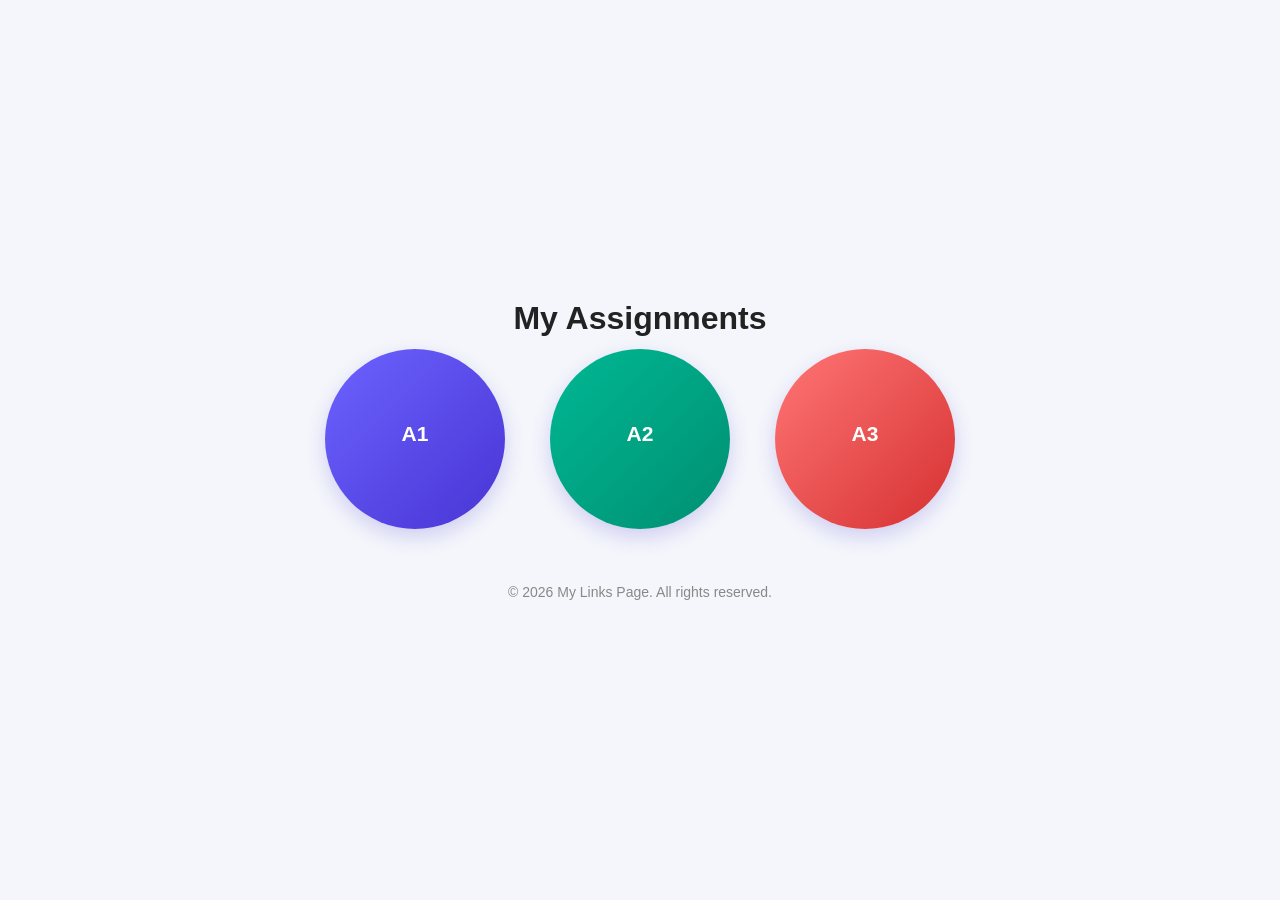
==== index.html @ db8509ca "Create index.html for links page with styles This file contains a simple HTML structure for a links " ====
<!DOCTYPE html>
<html lang="en">
<head>
    <meta charset="UTF-8">
    <meta name="viewport" content="width=device-width, initial-scale=1.0">
    <title>My Links Page</title>

    <style>
        * {
            margin: 0;
            padding: 0;
            box-sizing: border-box;
        }

        body {
            font-family: Arial, sans-serif;
            background: #f4f6fb;
            min-height: 100vh;
            display: flex;
            flex-direction: column;
            align-items: center;
            justify-content: center;
            padding: 30px;
        }

        h1 {
            color: #222;
            margin-bottom: 12px;
            text-align: center;
        }

        .subtitle {
            color: #666;
            margin-bottom: 45px;
            text-align: center;
        }

        .container {
            display: flex;
            justify-content: center;
            align-items: center;
            flex-wrap: wrap;
            gap: 45px;
        }

        .circle-link {
            width: 180px;
            height: 180px;
            border-radius: 50%;
            background: linear-gradient(135deg, #6c63ff, #4834d4);
            color: white;
            text-decoration: none;
            display: flex;
            flex-direction: column;
            align-items: center;
            justify-content: center;
            text-align: center;
            padding: 20px;
            box-shadow: 0 8px 20px rgba(72, 52, 212, 0.2);
            transition: 0.3s ease;
        }

        .circle-link:nth-child(2) {
            background: linear-gradient(135deg, #00b894, #008f72);
        }

        .circle-link:nth-child(3) {
            background: linear-gradient(135deg, #ff7675, #d63031);
        }

        .circle-link:hover {
            transform: translateY(-8px) scale(1.05);
            box-shadow: 0 14px 28px rgba(0, 0, 0, 0.2);
        }

        .circle-link h2 {
            font-size: 21px;
            margin-bottom: 10px;
        }

        .circle-link p {
            font-size: 13px;
            line-height: 1.5;
        }

        footer {
            margin-top: 55px;
            color: #888;
            font-size: 14px;
            text-align: center;
        }

        @media (max-width: 600px) {
            .container {
                gap: 25px;
            }

            .circle-link {
                width: 150px;
                height: 150px;
            }
        }
    </style>
</head>

<body>

    <h1>My Assignments</h1>

    <div class="container">

        <!-- Circle Button 1: Replace the URL below -->
        <a href="https://qurat-ulain123.github.io/web-development/A1/" class="circle-link"
           target="_blank" rel="noopener noreferrer">
            <h2>A1</h2>
         
        </a>

        <!-- Circle Button 2: Replace the URL below -->
        <a href="https://qurat-ulain123.github.io/web-development/A2/" class="circle-link"
           target="_blank" rel="noopener noreferrer">
            <h2>A2</h2>
          
        </a>

        <!-- Circle Button 3: Replace the URL below -->
        <a href="https://qurat-ulain123.github.io/web-development/A3/" class="circle-link"
           target="_blank" rel="noopener noreferrer">
            <h2>A3</h2>
          
        </a>

    </div>

    <footer>
        &copy; 2026 My Links Page. All rights reserved.
    </footer>

</body>
</html>
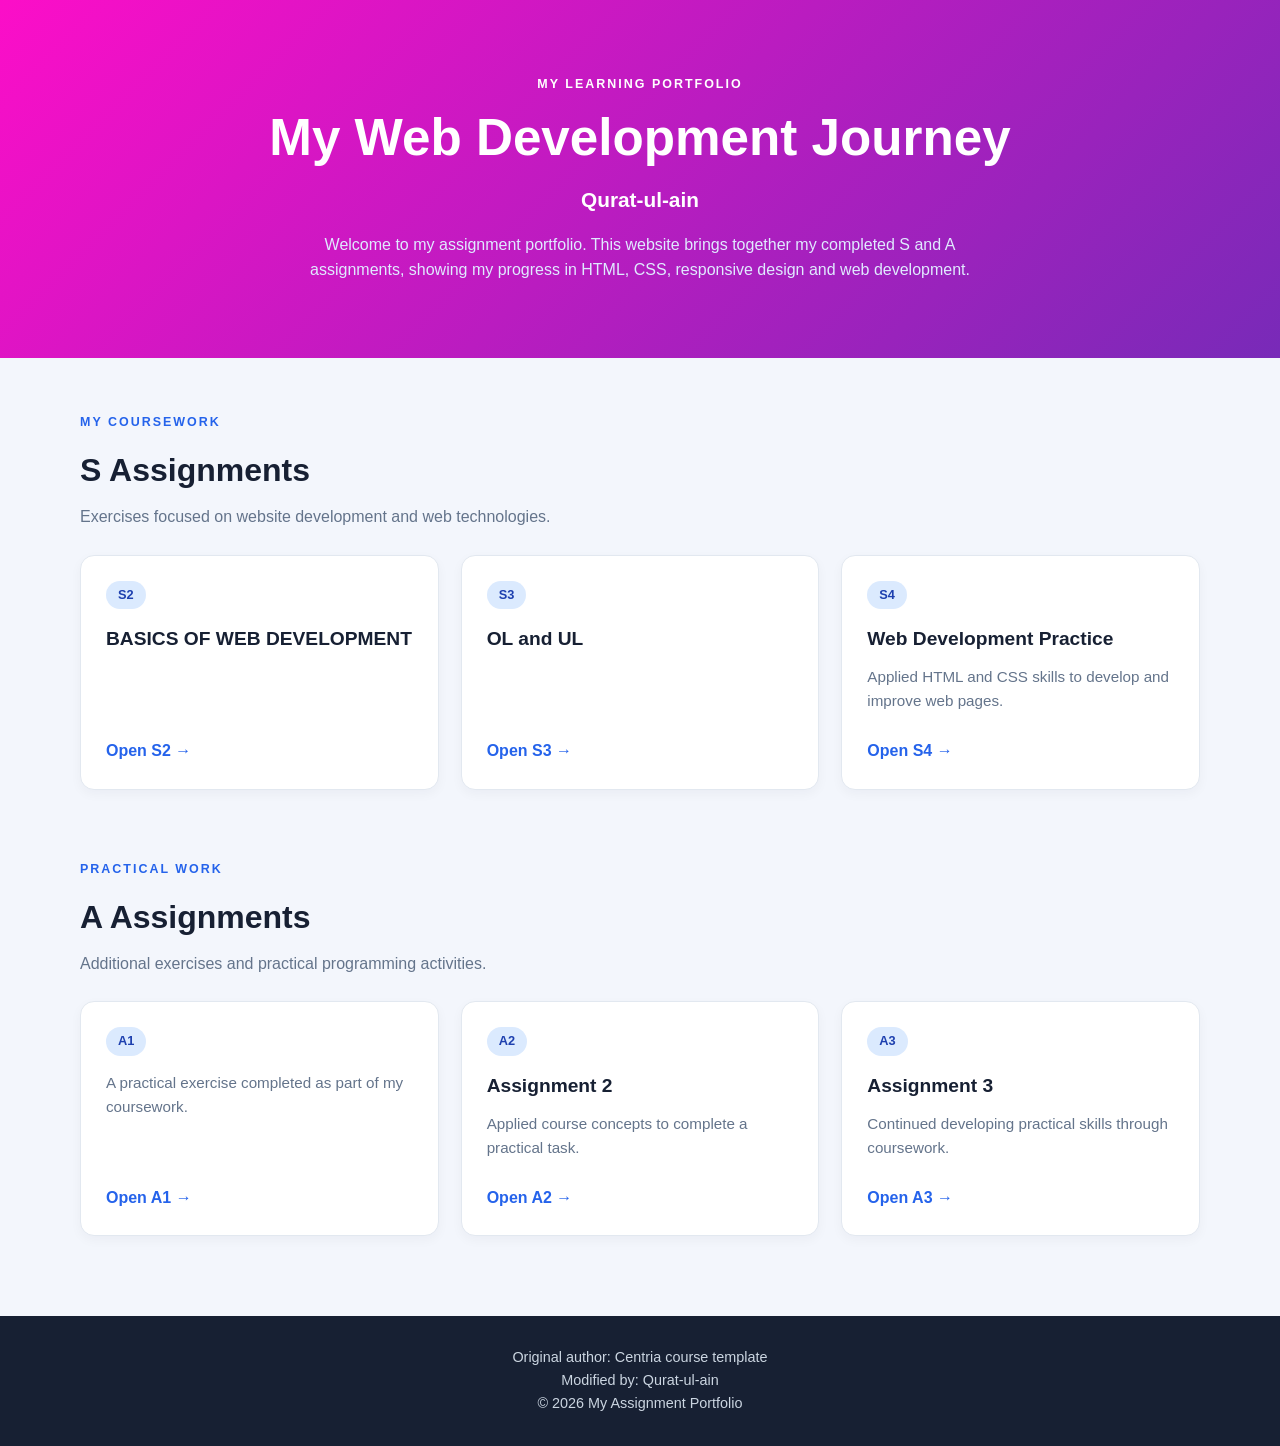
==== commit 0c4a35a5: "Revise index.html for assignments and layout Updated the title and modified the layout for assignmen" ====
--- a/index.html
+++ b/index.html
@@ -4,137 +4,295 @@
 <head>
     <meta charset="UTF-8">
     <meta name="viewport" content="width=device-width, initial-scale=1.0">
-    <title>My Links Page</title>
-
-    <style>
-        * {
-            margin: 0;
-            padding: 0;
-            box-sizing: border-box;
-        }
-
-        body {
-            font-family: Arial, sans-serif;
-            background: #f4f6fb;
-            min-height: 100vh;
-            display: flex;
-            flex-direction: column;
-            align-items: center;
-            justify-content: center;
-            padding: 30px;
-        }
-
-        h1 {
-            color: #222;
-            margin-bottom: 12px;
-            text-align: center;
-        }
-
-        .subtitle {
-            color: #666;
-            margin-bottom: 45px;
-            text-align: center;
-        }
-
-        .container {
-            display: flex;
-            justify-content: center;
-            align-items: center;
-            flex-wrap: wrap;
-            gap: 45px;
-        }
-
-        .circle-link {
-            width: 180px;
-            height: 180px;
-            border-radius: 50%;
-            background: linear-gradient(135deg, #6c63ff, #4834d4);
-            color: white;
-            text-decoration: none;
-            display: flex;
-            flex-direction: column;
-            align-items: center;
-            justify-content: center;
-            text-align: center;
-            padding: 20px;
-            box-shadow: 0 8px 20px rgba(72, 52, 212, 0.2);
-            transition: 0.3s ease;
-        }
-
-        .circle-link:nth-child(2) {
-            background: linear-gradient(135deg, #00b894, #008f72);
-        }
-
-        .circle-link:nth-child(3) {
-            background: linear-gradient(135deg, #ff7675, #d63031);
-        }
-
-        .circle-link:hover {
-            transform: translateY(-8px) scale(1.05);
-            box-shadow: 0 14px 28px rgba(0, 0, 0, 0.2);
-        }
-
-        .circle-link h2 {
-            font-size: 21px;
-            margin-bottom: 10px;
-        }
-
-        .circle-link p {
-            font-size: 13px;
-            line-height: 1.5;
-        }
-
-        footer {
-            margin-top: 55px;
-            color: #888;
-            font-size: 14px;
-            text-align: center;
-        }
-
-        @media (max-width: 600px) {
-            .container {
-                gap: 25px;
-            }
-
-            .circle-link {
-                width: 150px;
-                height: 150px;
-            }
-        }
-    </style>
-</head>
+
+    <title>My Assignments</title>
+
+    <link rel="icon" href="favicon.ico">
+</head> 
+
+<style>
+
+
+/* General page settings */
+* {
+    margin: 0;
+    padding: 0;
+    box-sizing: border-box;
+}
+
+:root {
+    --primary: #2563eb;
+    --primary-dark: #1e40af;
+    --background: #f3f6fc;
+    --card-background: #ffffff;
+    --text: #172033;
+    --muted: #64748b;
+    --border: #e2e8f0;
+}
+
+body {
+    font-family: Arial, Helvetica, sans-serif;
+    background: var(--background);
+    color: var(--text);
+    line-height: 1.6;
+}
+
+.container {
+    width: min(1120px, 90%);
+    margin: 0 auto;
+}
+
+/* Header */
+.hero {
+    background: linear-gradient(135deg, #fc0ec8, #782ab8);
+    color: white;
+    padding: 75px 0;
+    text-align: center;
+}
+
+.eyebrow {
+    font-size: 0.78rem;
+    font-weight: bold;
+    letter-spacing: 2px;
+    margin-bottom: 12px;
+}
+
+.hero h1 {
+    font-size: clamp(2rem, 5vw, 3.2rem);
+    line-height: 1.2;
+    margin-bottom: 15px;
+}
+
+.hero h2 {
+    font-size: 1.3rem;
+    margin-bottom: 15px;
+}
+
+.intro {
+    max-width: 680px;
+    margin: 0 auto;
+    color: #e0eaff;
+}
+
+
+.assignment-section {
+    padding: 55px 0 15px;
+}
+
+.section-heading {
+    margin-bottom: 25px;
+}
+
+.section-heading .eyebrow {
+    color: var(--primary);
+}
+
+.section-heading h2 {
+    font-size: 2rem;
+    margin-bottom: 8px;
+}
+
+.section-heading > p:last-child {
+    color: var(--muted);
+}
+
+/* Required CSS Grid layout */
+.card-grid {
+    display: grid;
+    grid-template-columns: repeat(3, minmax(0, 1fr));
+    gap: 22px;
+}
+
+/* Assignment cards */
+.assignment-card {
+    display: flex;
+    flex-direction: column;
+    align-items: flex-start;
+    background: var(--card-background);
+    border: 1px solid var(--border);
+    border-radius: 14px;
+    padding: 25px;
+    min-height: 235px;
+    box-shadow: 0 4px 12px rgba(15, 23, 42, 0.04);
+    transition: transform 0.2s, box-shadow 0.2s;
+}
+
+.assignment-card:hover {
+    transform: translateY(-4px);
+    box-shadow: 0 12px 25px rgba(15, 23, 42, 0.09);
+}
+
+.tag {
+    display: inline-block;
+    background: #dbeafe;
+    color: var(--primary-dark);
+    padding: 4px 12px;
+    border-radius: 20px;
+    font-size: 0.8rem;
+    font-weight: bold;
+    margin-bottom: 15px;
+}
+
+.assignment-card h3 {
+    font-size: 1.2rem;
+    margin-bottom: 10px;
+}
+
+.assignment-card p {
+    color: var(--muted);
+    font-size: 0.95rem;
+    margin-bottom: 20px;
+}
+
+.assignment-card a {
+    margin-top: auto;
+    color: var(--primary);
+    text-decoration: none;
+    font-weight: bold;
+}
+
+.assignment-card a:hover {
+    color: var(--primary-dark);
+    text-decoration: underline;
+}
+
+/* Footer */
+footer {
+    margin-top: 65px;
+    padding: 30px 0;
+    background: #172033;
+    color: #cbd5e1;
+    text-align: center;
+    font-size: 0.9rem;
+}
+
+/* Medium screens: two columns */
+@media (max-width: 900px) {
+    .card-grid {
+        grid-template-columns: repeat(2, minmax(0, 1fr));
+    }
+}
+
+/* Small screens: one column */
+@media (max-width: 600px) {
+    .hero {
+        padding: 50px 0;
+    }
+
+    .assignment-section {
+        padding-top: 40px;
+    }
+
+    .card-grid {
+        grid-template-columns: 1fr;
+    }
+
+    .assignment-card {
+        min-height: 210px;
+    }
+
+    .section-heading h2 {
+        font-size: 1.7rem;
+    }
+}
+
+
+</style>
 
 <body>
 
-    <h1>My Assignments</h1>
-
-    <div class="container">
-
-        <!-- Circle Button 1: Replace the URL below -->
-        <a href="https://qurat-ulain123.github.io/web-development/A1/" class="circle-link"
-           target="_blank" rel="noopener noreferrer">
-            <h2>A1</h2>
-         
-        </a>
-
-        <!-- Circle Button 2: Replace the URL below -->
-        <a href="https://qurat-ulain123.github.io/web-development/A2/" class="circle-link"
-           target="_blank" rel="noopener noreferrer">
-            <h2>A2</h2>
-          
-        </a>
-
-        <!-- Circle Button 3: Replace the URL below -->
-        <a href="https://qurat-ulain123.github.io/web-development/A3/" class="circle-link"
-           target="_blank" rel="noopener noreferrer">
-            <h2>A3</h2>
-          
-        </a>
-
-    </div>
+    <header class="hero">
+        <div class="container">
+            <p class="eyebrow">MY LEARNING PORTFOLIO</p>
+            <h1>My Web Development Journey</h1>
+            <h2>Qurat-ul-ain</h2>
+            <p class="intro">
+                Welcome to my assignment portfolio. This website brings
+                together my completed S and A assignments, showing my
+                progress in HTML, CSS, responsive design and web development.
+            </p>
+        </div>
+    </header>
+
+    <main class="container">
+
+        <!-- S assignments -->
+        <section class="assignment-section">
+            <div class="section-heading">
+                <p class="eyebrow">MY COURSEWORK</p>
+                <h2>S Assignments</h2>
+                <p>Exercises focused on website development and web technologies.</p>
+            </div>
+
+            <div class="card-grid">
+
+
+
+                <article class="assignment-card">
+                    <span class="tag">S2</span>
+                    <h3>BASICS OF WEB DEVELOPMENT</h3>
+
+                    <a href="https://qurat-ulain123.github.io/s2/">Open S2 &rarr;</a>
+                </article>
+
+                <article class="assignment-card">
+                    <span class="tag">S3</span>
+                    <h3>OL and UL</h3>
+                    <a href="https://qurat-ulain123.github.io/s3/">Open S3 &rarr;</a>
+                </article>
+
+                <article class="assignment-card">
+                    <span class="tag">S4</span>
+                    <h3>Web Development Practice</h3>
+                    <p>Applied HTML and CSS skills to develop and improve web pages.</p>
+                    <a href="https://qurat-ulain123.github.io/s4/">Open S4 &rarr;</a>
+                </article>
+
+               
+            </div>
+        </section>
+
+        <!-- A assignments -->
+        <section class="assignment-section">
+            <div class="section-heading">
+                <p class="eyebrow">PRACTICAL WORK</p>
+                <h2>A Assignments</h2>
+                <p>Additional exercises and practical programming activities.</p>
+            </div>
+
+            <div class="card-grid">
+
+                <article class="assignment-card">
+                    <span class="tag">A1</span>
+                    <p>A practical exercise completed as part of my coursework.</p>
+                    <a href="ahttps://qurat-ulain123.github.io/web-development/A1/">Open A1 &rarr;</a>
+                </article>
+
+                <article class="assignment-card">
+                    <span class="tag">A2</span>
+                    <h3>Assignment 2</h3>
+                    <p>Applied course concepts to complete a practical task.</p>
+                    <a href="https://qurat-ulain123.github.io/web-development/A2">Open A2 &rarr;</a>
+                </article>
+
+                <article class="assignment-card">
+                    <span class="tag">A3</span>
+                    <h3>Assignment 3</h3>
+                    <p>Continued developing practical skills through coursework.</p>
+                    <a href=https://qurat-ulain123.github.io/web-development/A3">Open A3 &rarr;</a>
+                </article>
+
+            </div>
+        </section>
+
+    </main>
 
     <footer>
-        &copy; 2026 My Links Page. All rights reserved.
+        <div class="container">
+            <p>Original author: Centria course template</p>
+            <p>Modified by: Qurat-ul-ain</p>
+            <p>&copy; 2026 My Assignment Portfolio</p>
+        </div>
     </footer>
 
 </body>
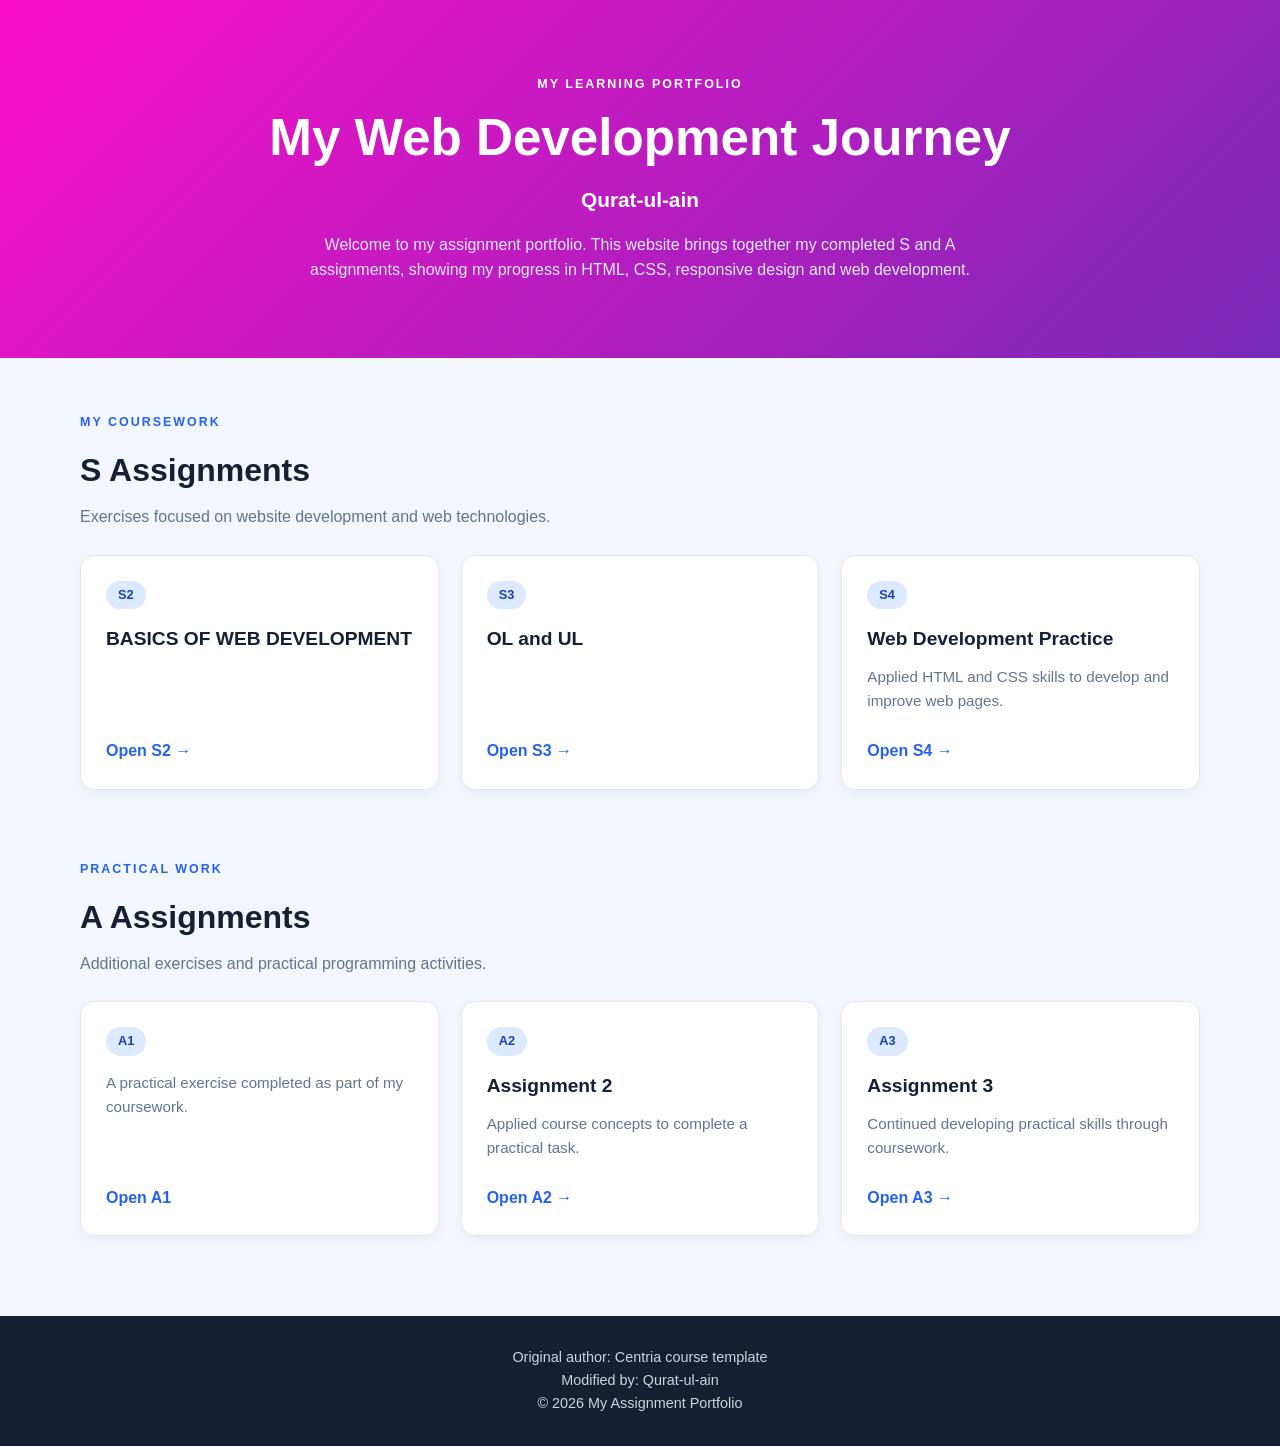
==== commit 1d91dc3b: "index" ====
--- a/index.html
+++ b/index.html
@@ -265,7 +265,7 @@
                 <article class="assignment-card">
                     <span class="tag">A1</span>
                     <p>A practical exercise completed as part of my coursework.</p>
-                    <a href="ahttps://qurat-ulain123.github.io/web-development/A1/">Open A1 &rarr;</a>
+                    <a href="https://qurat-ulain123.github.io/web-development/A1"> Open A1</a>
                 </article>
 
                 <article class="assignment-card">
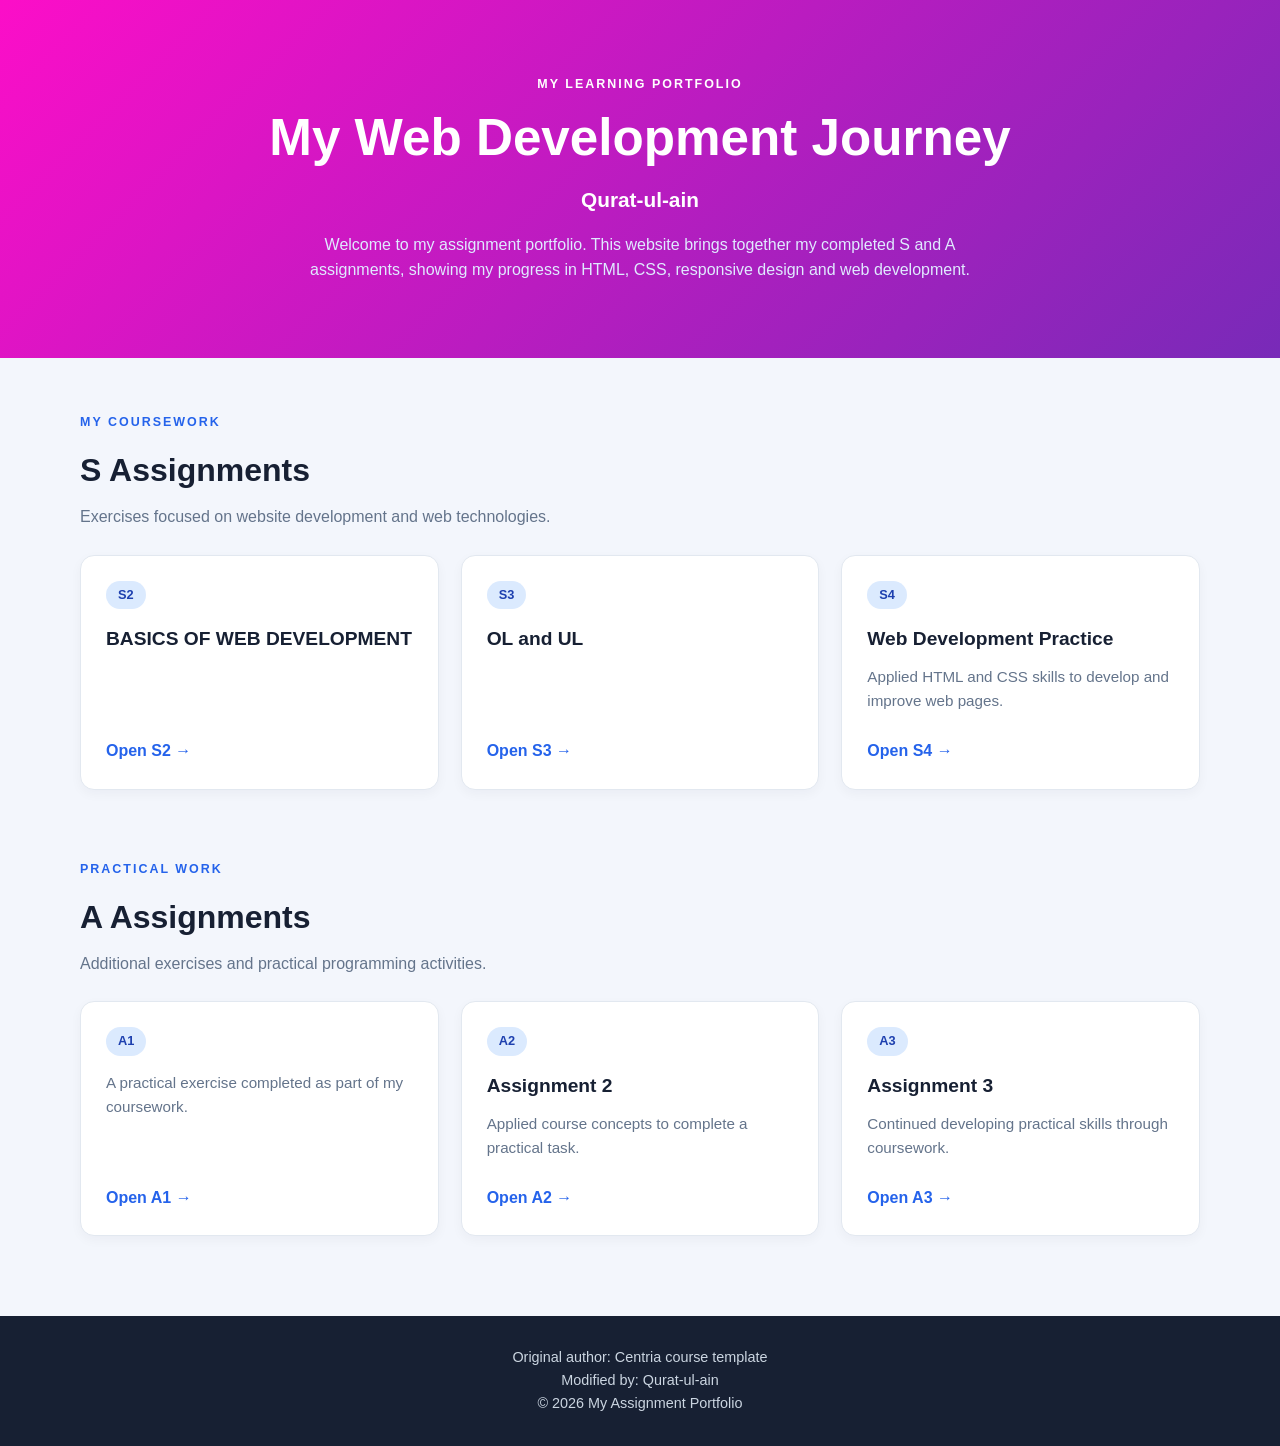
==== commit f4992930: "Fix links in assignment cards in index.html" ====
--- a/index.html
+++ b/index.html
@@ -265,7 +265,7 @@
                 <article class="assignment-card">
                     <span class="tag">A1</span>
                     <p>A practical exercise completed as part of my coursework.</p>
-                    <a href="https://qurat-ulain123.github.io/web-development/A1"> Open A1</a>
+                    <a href="https://qurat-ulain123.github.io/web-development/A1">Open A1 &rarr;</a>
                 </article>
 
                 <article class="assignment-card">
@@ -279,7 +279,7 @@
                     <span class="tag">A3</span>
                     <h3>Assignment 3</h3>
                     <p>Continued developing practical skills through coursework.</p>
-                    <a href=https://qurat-ulain123.github.io/web-development/A3">Open A3 &rarr;</a>
+                    <a href="https://qurat-ulain123.github.io/web-development/A3">Open A3 &rarr;</a>
                 </article>
 
             </div>
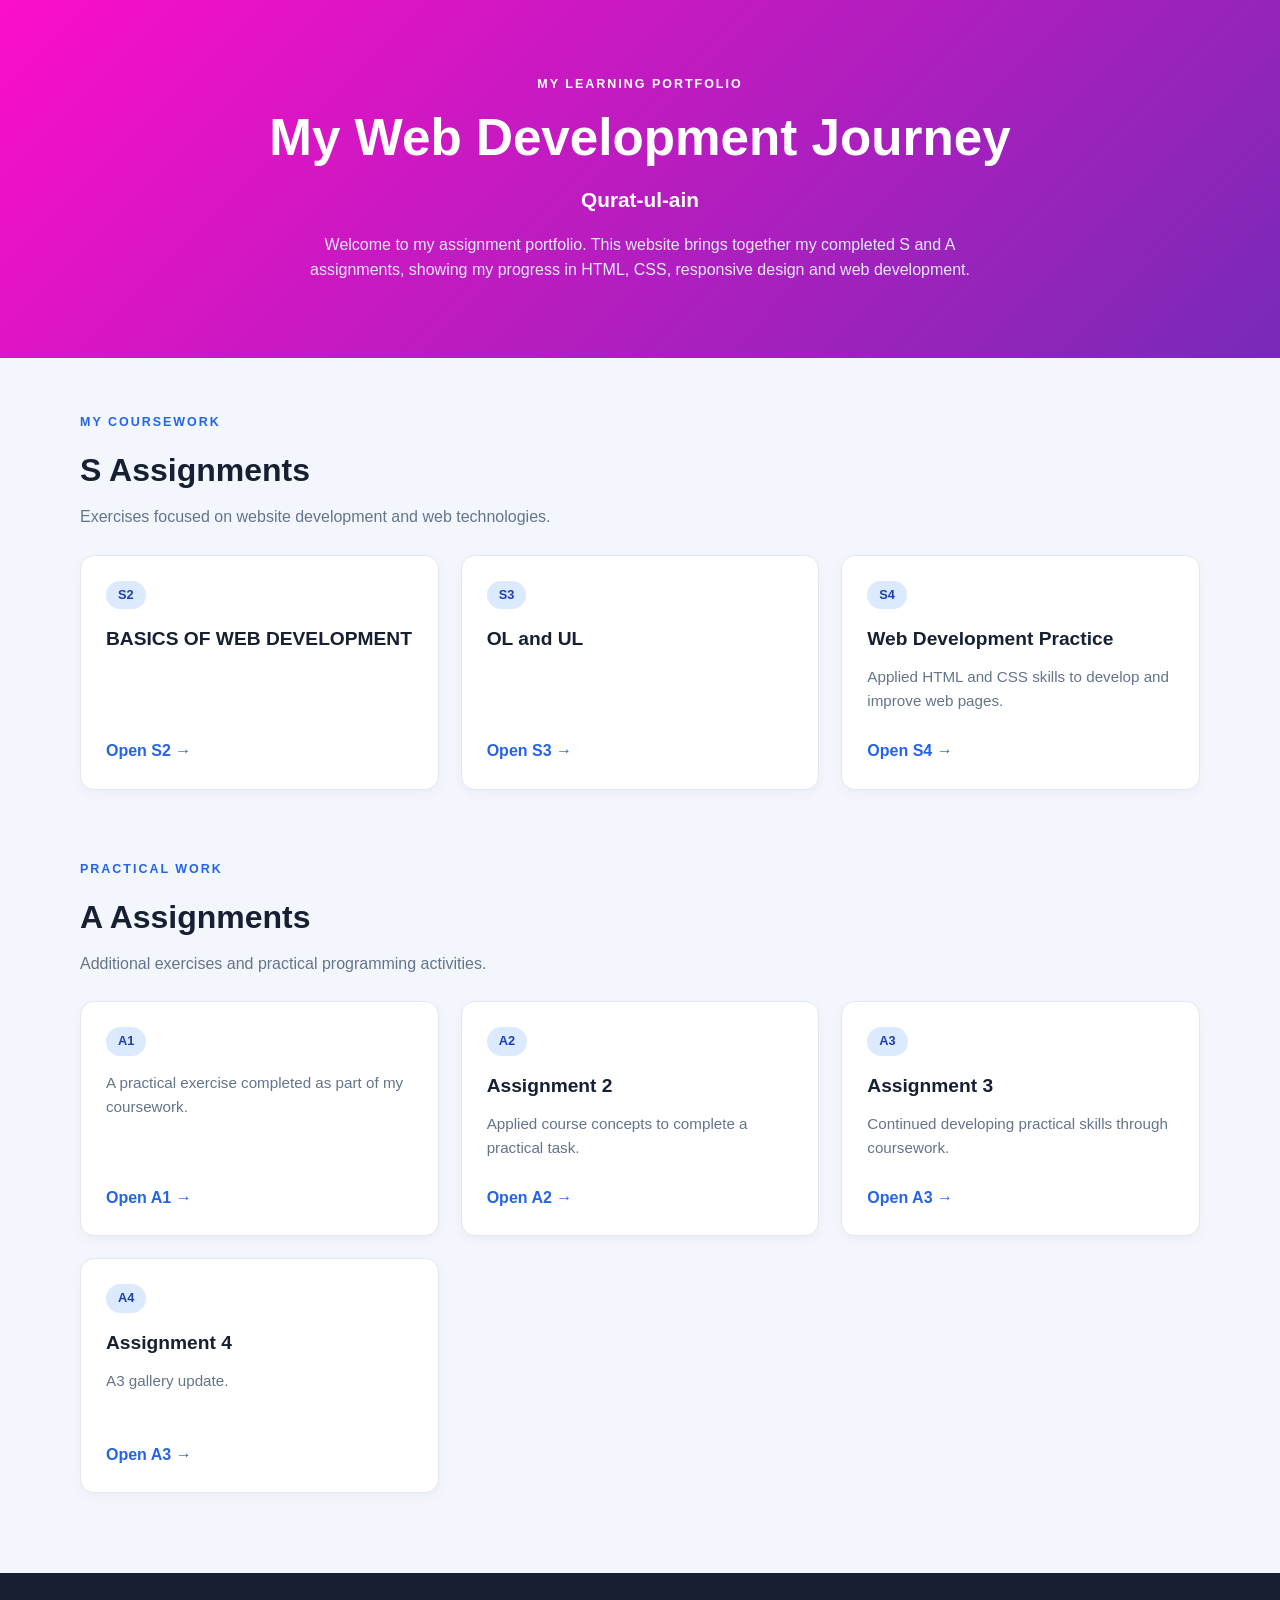
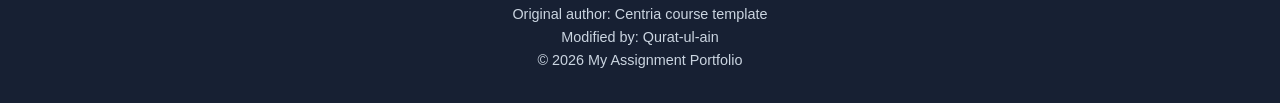
==== commit 58693ac3: "Add Assignment 4 section to index.html" ====
--- a/index.html
+++ b/index.html
@@ -265,7 +265,7 @@
                 <article class="assignment-card">
                     <span class="tag">A1</span>
                     <p>A practical exercise completed as part of my coursework.</p>
-                    <a href="https://qurat-ulain123.github.io/web-development/A1">Open A1 &rarr;</a>
+                    <a href="https://qurat-ulain123.github.io/web-development/A1/">Open A1 &rarr;</a>
                 </article>
 
                 <article class="assignment-card">
@@ -279,7 +279,13 @@
                     <span class="tag">A3</span>
                     <h3>Assignment 3</h3>
                     <p>Continued developing practical skills through coursework.</p>
-                    <a href="https://qurat-ulain123.github.io/web-development/A3">Open A3 &rarr;</a>
+                    <a href="https://qurat-ulain123.github.io/web-development/A3/">Open A3 &rarr;</a>
+                </article>
+                     <article class="assignment-card">
+                    <span class="tag">A4</span>
+                    <h3>Assignment 4</h3>
+                    <p>A3 gallery update.</p>
+                    <a href="https://qurat-ulain123.github.io/web-development/A4/">Open A3 &rarr;</a>
                 </article>
 
             </div>
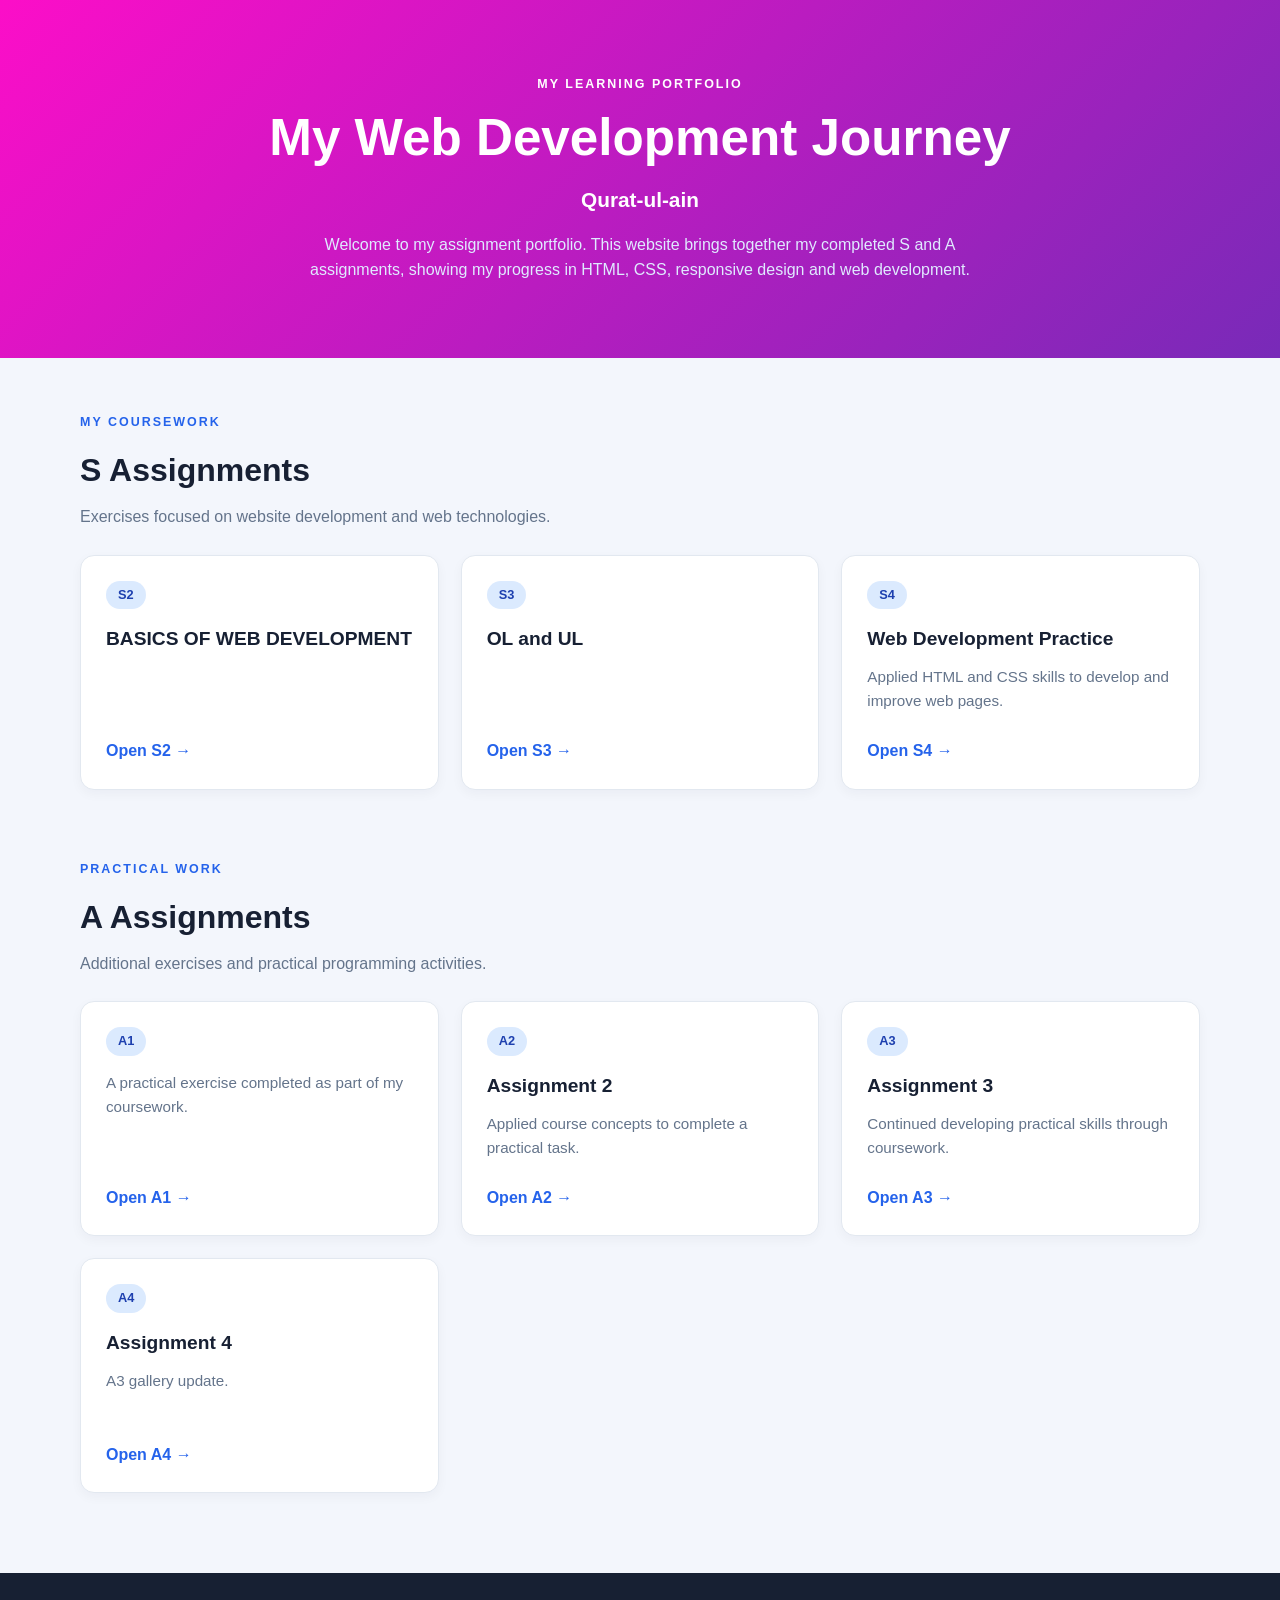
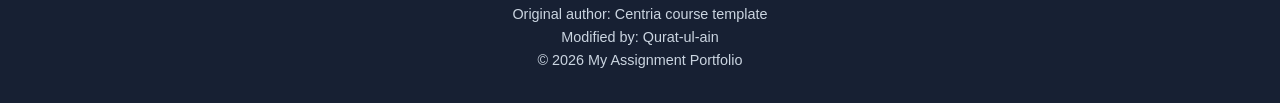
==== commit 71685fe0: "Update link text from A3 to A4 in index.html" ====
--- a/index.html
+++ b/index.html
@@ -285,7 +285,7 @@
                     <span class="tag">A4</span>
                     <h3>Assignment 4</h3>
                     <p>A3 gallery update.</p>
-                    <a href="https://qurat-ulain123.github.io/web-development/A4/">Open A3 &rarr;</a>
+                    <a href="https://qurat-ulain123.github.io/web-development/A4/">Open A4 &rarr;</a>
                 </article>
 
             </div>
